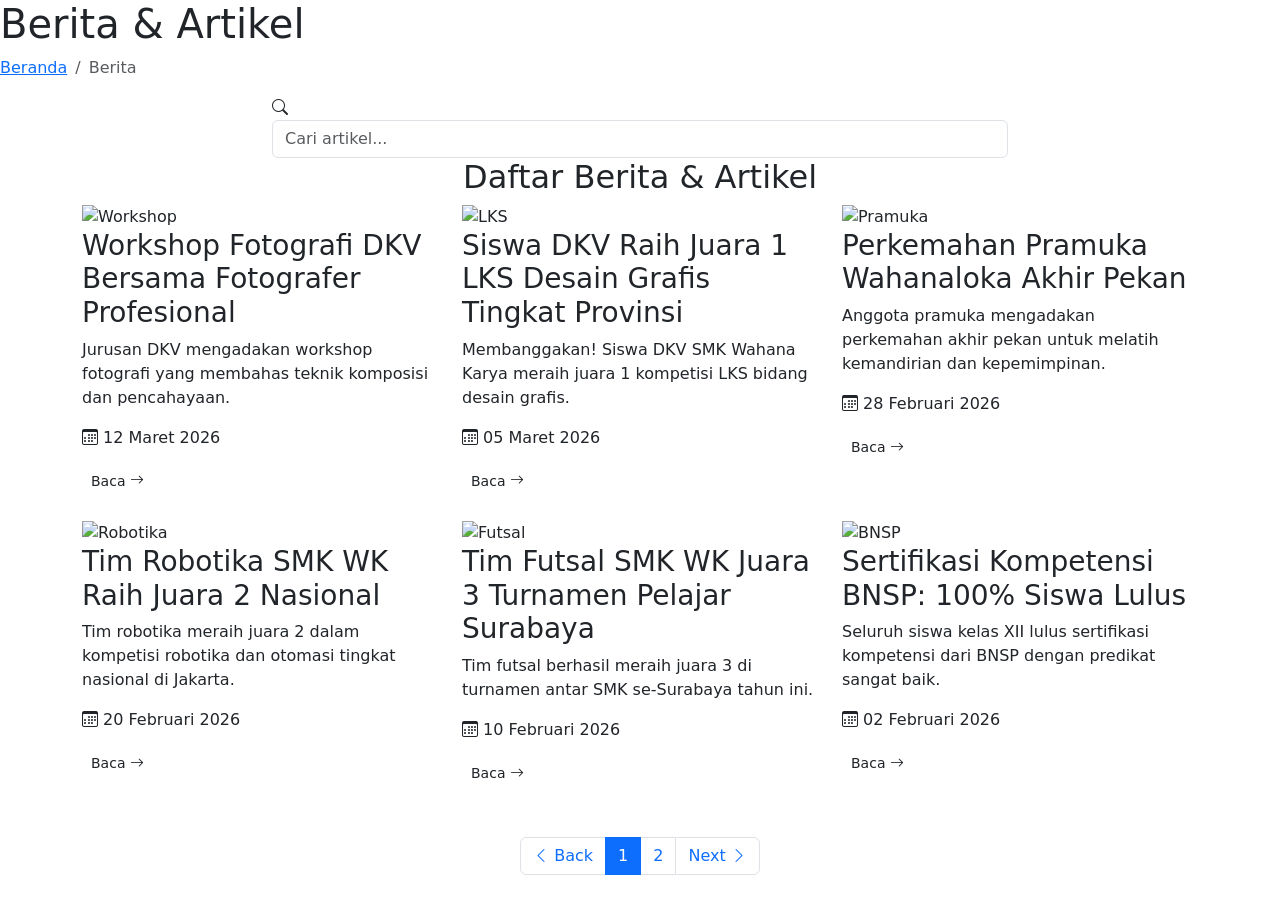
==== berita.html @ ee3bd686 "Add files via upload" ====
<!doctype html>
<html lang="id">
  <head>
    <meta charset="UTF-8" />
    <meta name="viewport" content="width=device-width, initial-scale=1.0" />
    <title>Berita & Artikel — SMK Wahana Karya Surabaya</title>
    <meta
      name="description"
      content="Berita & artikel SMK Wahana Karya Surabaya."
    />
    <link
      href="https://cdn.jsdelivr.net/npm/bootstrap@5.3.3/dist/css/bootstrap.min.css"
      rel="stylesheet"
    />
    <link
      href="https://cdn.jsdelivr.net/npm/bootstrap-icons@1.11.3/font/bootstrap-icons.css"
      rel="stylesheet"
    />
    <link
      href="https://fonts.googleapis.com/css2?family=Poppins:wght@400;500;600;700&family=Inter:wght@400;500;600&display=swap"
      rel="stylesheet"
    />
    <link href="/assets/css/style.css" rel="stylesheet" />
  </head>
  <body>
    <header id="site-header"></header>

    <main>
      <section class="page-hero">
        <div
          class="page-hero-bg"
          style="background-image: url(&quot;img/bgcustom.png&quot;)"
        ></div>
        <div class="page-hero-overlay"></div>
        <div class="page-hero-content">
          <h1>Berita &amp; Artikel</h1>
          <nav aria-label="breadcrumb">
            <ol class="breadcrumb">
              <li class="breadcrumb-item"><a href="/">Beranda</a></li>
              <li class="breadcrumb-item active" aria-current="page">Berita</li>
            </ol>
          </nav>
        </div>
      </section>
      <div class="container">
        <div class="row justify-content-center">
          <div class="col-lg-8">
            <div class="search-box-wrap">
              <i class="bi bi-search"></i>
              <input
                type="text"
                id="beritaSearchInput"
                class="form-control"
                placeholder="Cari artikel..."
              />
            </div>
          </div>
        </div>
      </div>

      <section class="section- section-py">
        <div class="container">
          <div class="text-center fade-in-up">
            <h2 class="section-title">Daftar Berita & Artikel</h2>
            <div class="section-divider"></div>
          </div>
          <!-- Grid -->
          <div class="row g-4" id="beritaListRow">
            <div class="col-md-6 col-xl-4 fade-in-up delay-1" data-page="1">
              <article class="news-card">
                <div class="news-img-wrap">
                  <img src="img/fotoekstrabanjari.jpeg" alt="Workshop" />
                </div>
                <div class="news-card-body">
                  <h3 class="news-title">
                    Workshop Fotografi DKV Bersama Fotografer Profesional
                  </h3>
                  <p class="news-excerpt">
                    Jurusan DKV mengadakan workshop fotografi yang membahas
                    teknik komposisi dan pencahayaan.
                  </p>
                  <div class="news-meta">
                    <span><i class="bi bi-calendar3"></i> 12 Maret 2026</span>
                  </div>
                  <a
                    href="/detail-berita.html?page=1"
                    class="btn btn-green btn-sm mt-3 align-self-start"
                    >Baca <i class="bi bi-arrow-right"></i
                  ></a>
                </div>
              </article>
            </div>
            <div class="col-md-6 col-xl-4 fade-in-up delay-2" data-page="1">
              <article class="news-card">
                <div class="news-img-wrap">
                  <img src="img/fotoekstrabanjari.jpeg" alt="LKS" />
                </div>
                <div class="news-card-body">
                  <h3 class="news-title">
                    Siswa DKV Raih Juara 1 LKS Desain Grafis Tingkat Provinsi
                  </h3>
                  <p class="news-excerpt">
                    Membanggakan! Siswa DKV SMK Wahana Karya meraih juara 1
                    kompetisi LKS bidang desain grafis.
                  </p>
                  <div class="news-meta">
                    <span><i class="bi bi-calendar3"></i> 05 Maret 2026</span>
                  </div>
                  <a
                    href="/detail-berita.html?page=2"
                    class="btn btn-green btn-sm mt-3 align-self-start"
                    >Baca <i class="bi bi-arrow-right"></i
                  ></a>
                </div>
              </article>
            </div>
            <div class="col-md-6 col-xl-4 fade-in-up delay-3" data-page="1">
              <article class="news-card">
                <div class="news-img-wrap">
                  <img src="img/fotoekstrabanjari.jpeg" alt="Pramuka" />
                </div>
                <div class="news-card-body">
                  <h3 class="news-title">
                    Perkemahan Pramuka Wahanaloka Akhir Pekan
                  </h3>
                  <p class="news-excerpt">
                    Anggota pramuka mengadakan perkemahan akhir pekan untuk
                    melatih kemandirian dan kepemimpinan.
                  </p>
                  <div class="news-meta">
                    <span
                      ><i class="bi bi-calendar3"></i> 28 Februari 2026</span
                    >
                  </div>
                  <a
                    href="/detail-berita.html?page=3"
                    class="btn btn-green btn-sm mt-3 align-self-start"
                    >Baca <i class="bi bi-arrow-right"></i
                  ></a>
                </div>
              </article>
            </div>
            <div class="col-md-6 col-xl-4 fade-in-up delay-1" data-page="2">
              <article class="news-card">
                <div class="news-img-wrap">
                  <img src="img/fotoekstrabanjari.jpeg" alt="Robotika" />
                </div>
                <div class="news-card-body">
                  <h3 class="news-title">
                    Tim Robotika SMK WK Raih Juara 2 Nasional
                  </h3>
                  <p class="news-excerpt">
                    Tim robotika meraih juara 2 dalam kompetisi robotika dan
                    otomasi tingkat nasional di Jakarta.
                  </p>
                  <div class="news-meta">
                    <span
                      ><i class="bi bi-calendar3"></i> 20 Februari 2026</span
                    >
                  </div>
                  <a
                    href="/detail-berita.html?page=4"
                    class="btn btn-green btn-sm mt-3 align-self-start"
                    >Baca <i class="bi bi-arrow-right"></i
                  ></a>
                </div>
              </article>
            </div>
            <div class="col-md-6 col-xl-4 fade-in-up delay-2" data-page="2">
              <article class="news-card">
                <div class="news-img-wrap">
                  <img src="img/fotoekstrabanjari.jpeg" alt="Futsal" />
                </div>
                <div class="news-card-body">
                  <h3 class="news-title">
                    Tim Futsal SMK WK Juara 3 Turnamen Pelajar Surabaya
                  </h3>
                  <p class="news-excerpt">
                    Tim futsal berhasil meraih juara 3 di turnamen antar SMK
                    se-Surabaya tahun ini.
                  </p>
                  <div class="news-meta">
                    <span
                      ><i class="bi bi-calendar3"></i> 10 Februari 2026</span
                    >
                  </div>
                  <a
                    href="/detail-berita.html?page=5"
                    class="btn btn-green btn-sm mt-3 align-self-start"
                    >Baca <i class="bi bi-arrow-right"></i
                  ></a>
                </div>
              </article>
            </div>
            <div class="col-md-6 col-xl-4 fade-in-up delay-3" data-page="2">
              <article class="news-card">
                <div class="news-img-wrap">
                  <img src="img/fotoekstrabanjari.jpeg" alt="BNSP" />
                </div>
                <div class="news-card-body">
                  <h3 class="news-title">
                    Sertifikasi Kompetensi BNSP: 100% Siswa Lulus
                  </h3>
                  <p class="news-excerpt">
                    Seluruh siswa kelas XII lulus sertifikasi kompetensi dari
                    BNSP dengan predikat sangat baik.
                  </p>
                  <div class="news-meta">
                    <span
                      ><i class="bi bi-calendar3"></i> 02 Februari 2026</span
                    >
                  </div>
                  <a
                    href="/detail-berita.html?page=6"
                    class="btn btn-green btn-sm mt-3 align-self-start"
                    >Baca <i class="bi bi-arrow-right"></i
                  ></a>
                </div>
              </article>
            </div>
          </div>
          <!-- Pagination -->
          <div class="row justify-content-center mt-5 fade-in-up">
            <div class="col-auto">
              <nav aria-label="Navigasi halaman berita">
                <ul
                  class="pagination prestasi-pagination"
                  id="beritaPaginationList"
                >
                  <li class="page-item">
                    <a class="page-link" href="#" data-action="prev"
                      ><i class="bi bi-chevron-left"></i> Back</a
                    >
                  </li>
                  <li class="page-item active">
                    <a class="page-link" href="#" data-page="1">1</a>
                  </li>
                  <li class="page-item">
                    <a class="page-link" href="#" data-page="2">2</a>
                  </li>
                  <li class="page-item">
                    <a class="page-link" href="#" data-action="next"
                      >Next <i class="bi bi-chevron-right"></i
                    ></a>
                  </li>
                </ul>
              </nav>
            </div>
          </div>
        </div>
      </section>
    </main>

    <footer id="site-footer"></footer>
    <script src="https://cdn.jsdelivr.net/npm/bootstrap@5.3.3/dist/js/bootstrap.bundle.min.js"></script>
    <script src="/assets/js/components.js"></script>
    <script src="/assets/js/main.js"></script>
  </body>
</html>
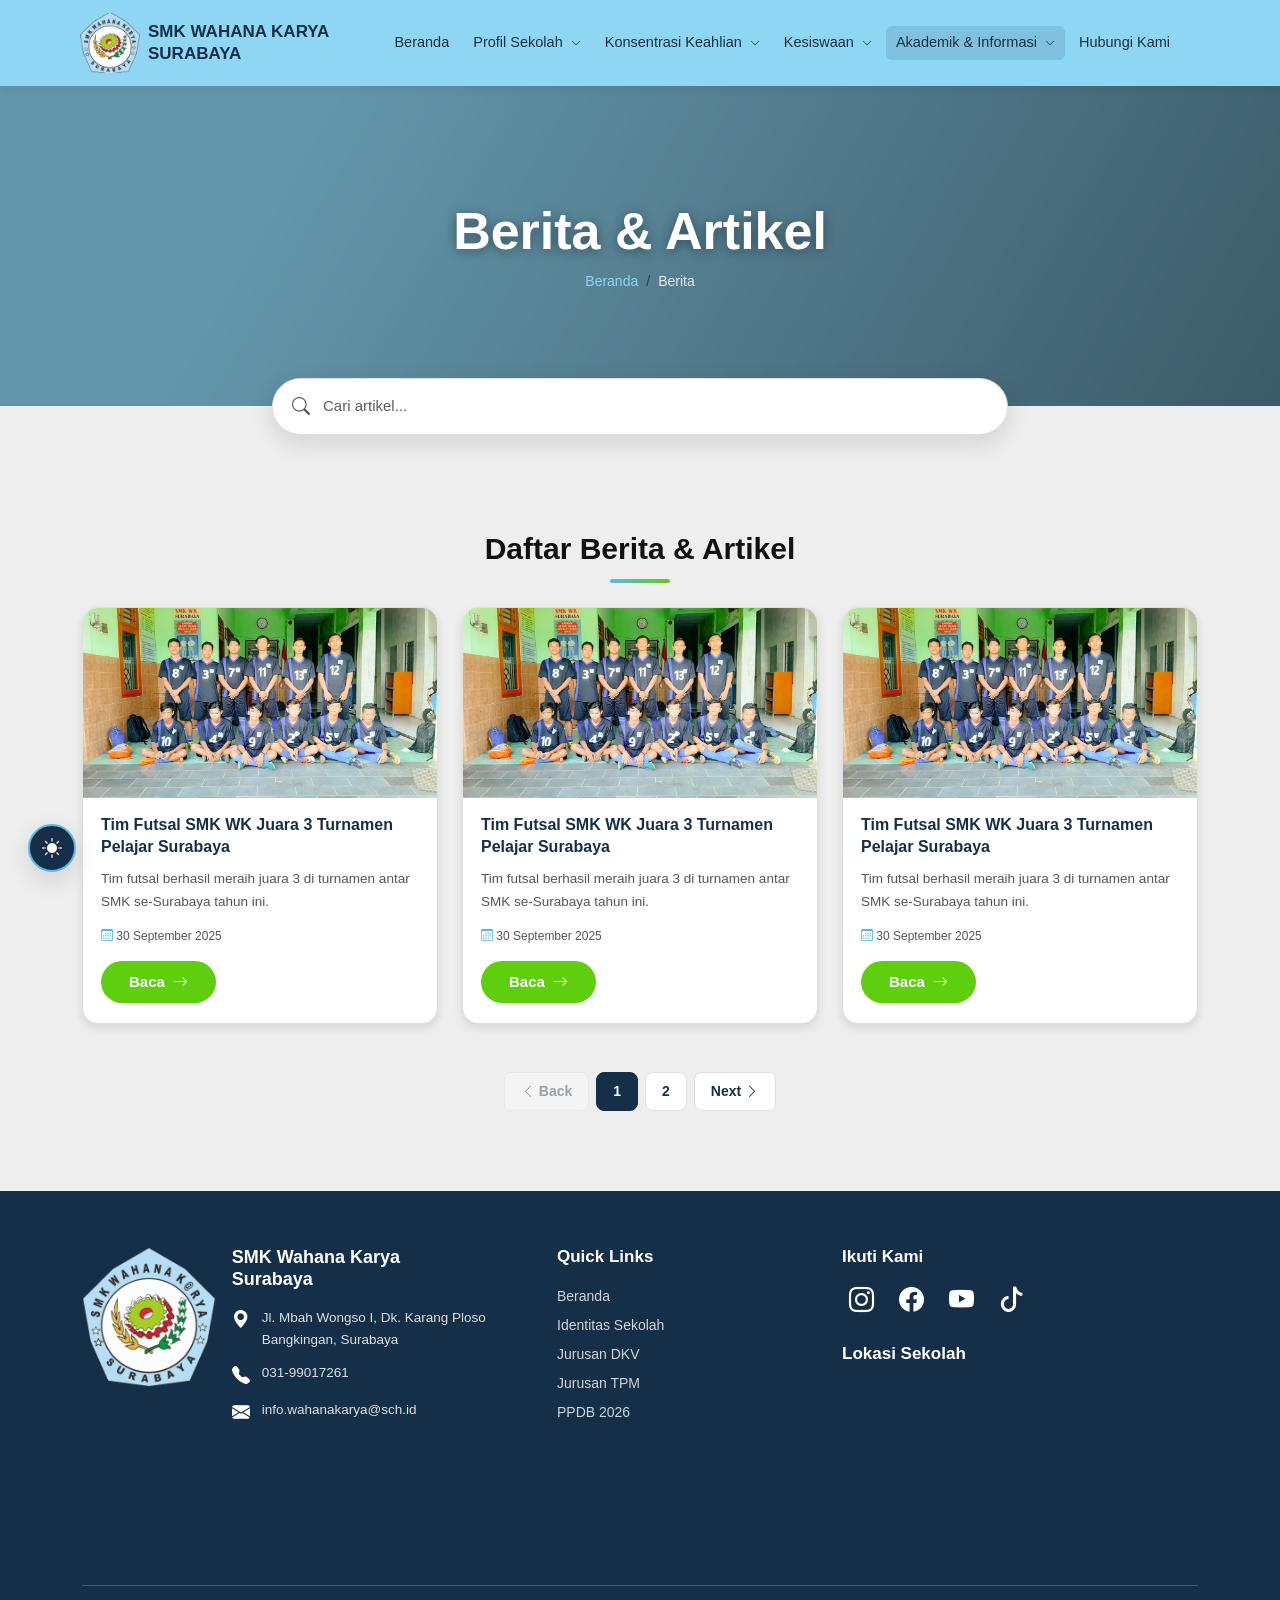
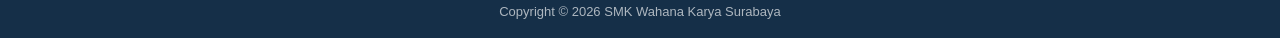
==== commit d3e28d56: "Add files via upload" ====
--- a/berita.html
+++ b/berita.html
@@ -69,18 +69,20 @@
             <div class="col-md-6 col-xl-4 fade-in-up delay-1" data-page="1">
               <article class="news-card">
                 <div class="news-img-wrap">
-                  <img src="img/fotoekstrabanjari.jpeg" alt="Workshop" />
-                </div>
-                <div class="news-card-body">
-                  <h3 class="news-title">
-                    Workshop Fotografi DKV Bersama Fotografer Profesional
-                  </h3>
-                  <p class="news-excerpt">
-                    Jurusan DKV mengadakan workshop fotografi yang membahas
-                    teknik komposisi dan pencahayaan.
-                  </p>
-                  <div class="news-meta">
-                    <span><i class="bi bi-calendar3"></i> 12 Maret 2026</span>
+                  <img src="img/fotoekstrafutsal.jpg" alt="Futsal" />
+                </div>
+                <div class="news-card-body">
+                  <h3 class="news-title">
+                    Tim Futsal SMK WK Juara 3 Turnamen Pelajar Surabaya
+                  </h3>
+                  <p class="news-excerpt">
+                    Tim futsal berhasil meraih juara 3 di turnamen antar SMK
+                    se-Surabaya tahun ini.
+                  </p>
+                  <div class="news-meta">
+                    <span
+                      ><i class="bi bi-calendar3"></i> 30 September 2025</span
+                    >
                   </div>
                   <a
                     href="/detail-berita.html?page=1"
@@ -93,18 +95,20 @@
             <div class="col-md-6 col-xl-4 fade-in-up delay-2" data-page="1">
               <article class="news-card">
                 <div class="news-img-wrap">
-                  <img src="img/fotoekstrabanjari.jpeg" alt="LKS" />
-                </div>
-                <div class="news-card-body">
-                  <h3 class="news-title">
-                    Siswa DKV Raih Juara 1 LKS Desain Grafis Tingkat Provinsi
-                  </h3>
-                  <p class="news-excerpt">
-                    Membanggakan! Siswa DKV SMK Wahana Karya meraih juara 1
-                    kompetisi LKS bidang desain grafis.
-                  </p>
-                  <div class="news-meta">
-                    <span><i class="bi bi-calendar3"></i> 05 Maret 2026</span>
+                  <img src="img/fotoekstrafutsal.jpg" alt="Futsal" />
+                </div>
+                <div class="news-card-body">
+                  <h3 class="news-title">
+                    Tim Futsal SMK WK Juara 3 Turnamen Pelajar Surabaya
+                  </h3>
+                  <p class="news-excerpt">
+                    Tim futsal berhasil meraih juara 3 di turnamen antar SMK
+                    se-Surabaya tahun ini.
+                  </p>
+                  <div class="news-meta">
+                    <span
+                      ><i class="bi bi-calendar3"></i> 30 September 2025</span
+                    >
                   </div>
                   <a
                     href="/detail-berita.html?page=2"
@@ -117,19 +121,19 @@
             <div class="col-md-6 col-xl-4 fade-in-up delay-3" data-page="1">
               <article class="news-card">
                 <div class="news-img-wrap">
-                  <img src="img/fotoekstrabanjari.jpeg" alt="Pramuka" />
-                </div>
-                <div class="news-card-body">
-                  <h3 class="news-title">
-                    Perkemahan Pramuka Wahanaloka Akhir Pekan
-                  </h3>
-                  <p class="news-excerpt">
-                    Anggota pramuka mengadakan perkemahan akhir pekan untuk
-                    melatih kemandirian dan kepemimpinan.
-                  </p>
-                  <div class="news-meta">
-                    <span
-                      ><i class="bi bi-calendar3"></i> 28 Februari 2026</span
+                  <img src="img/fotoekstrafutsal.jpg" alt="Futsal" />
+                </div>
+                <div class="news-card-body">
+                  <h3 class="news-title">
+                    Tim Futsal SMK WK Juara 3 Turnamen Pelajar Surabaya
+                  </h3>
+                  <p class="news-excerpt">
+                    Tim futsal berhasil meraih juara 3 di turnamen antar SMK
+                    se-Surabaya tahun ini.
+                  </p>
+                  <div class="news-meta">
+                    <span
+                      ><i class="bi bi-calendar3"></i> 30 September 2025</span
                     >
                   </div>
                   <a
@@ -143,19 +147,19 @@
             <div class="col-md-6 col-xl-4 fade-in-up delay-1" data-page="2">
               <article class="news-card">
                 <div class="news-img-wrap">
-                  <img src="img/fotoekstrabanjari.jpeg" alt="Robotika" />
-                </div>
-                <div class="news-card-body">
-                  <h3 class="news-title">
-                    Tim Robotika SMK WK Raih Juara 2 Nasional
-                  </h3>
-                  <p class="news-excerpt">
-                    Tim robotika meraih juara 2 dalam kompetisi robotika dan
-                    otomasi tingkat nasional di Jakarta.
-                  </p>
-                  <div class="news-meta">
-                    <span
-                      ><i class="bi bi-calendar3"></i> 20 Februari 2026</span
+                  <img src="img/fotoekstrafutsal.jpg" alt="Futsal" />
+                </div>
+                <div class="news-card-body">
+                  <h3 class="news-title">
+                    Tim Futsal SMK WK Juara 3 Turnamen Pelajar Surabaya
+                  </h3>
+                  <p class="news-excerpt">
+                    Tim futsal berhasil meraih juara 3 di turnamen antar SMK
+                    se-Surabaya tahun ini.
+                  </p>
+                  <div class="news-meta">
+                    <span
+                      ><i class="bi bi-calendar3"></i> 30 September 2025</span
                     >
                   </div>
                   <a
@@ -169,19 +173,19 @@
             <div class="col-md-6 col-xl-4 fade-in-up delay-2" data-page="2">
               <article class="news-card">
                 <div class="news-img-wrap">
-                  <img src="img/fotoekstrabanjari.jpeg" alt="Futsal" />
-                </div>
-                <div class="news-card-body">
-                  <h3 class="news-title">
-                    Tim Futsal SMK WK Juara 3 Turnamen Pelajar Surabaya
-                  </h3>
-                  <p class="news-excerpt">
-                    Tim futsal berhasil meraih juara 3 di turnamen antar SMK
-                    se-Surabaya tahun ini.
-                  </p>
-                  <div class="news-meta">
-                    <span
-                      ><i class="bi bi-calendar3"></i> 10 Februari 2026</span
+                  <img src="img/fotoekstrafutsal.jpg" alt="Futsal" />
+                </div>
+                <div class="news-card-body">
+                  <h3 class="news-title">
+                    Tim Futsal SMK WK Juara 3 Turnamen Pelajar Surabaya
+                  </h3>
+                  <p class="news-excerpt">
+                    Tim futsal berhasil meraih juara 3 di turnamen antar SMK
+                    se-Surabaya tahun ini.
+                  </p>
+                  <div class="news-meta">
+                    <span
+                      ><i class="bi bi-calendar3"></i> 30 September 2025</span
                     >
                   </div>
                   <a
@@ -195,19 +199,19 @@
             <div class="col-md-6 col-xl-4 fade-in-up delay-3" data-page="2">
               <article class="news-card">
                 <div class="news-img-wrap">
-                  <img src="img/fotoekstrabanjari.jpeg" alt="BNSP" />
-                </div>
-                <div class="news-card-body">
-                  <h3 class="news-title">
-                    Sertifikasi Kompetensi BNSP: 100% Siswa Lulus
-                  </h3>
-                  <p class="news-excerpt">
-                    Seluruh siswa kelas XII lulus sertifikasi kompetensi dari
-                    BNSP dengan predikat sangat baik.
-                  </p>
-                  <div class="news-meta">
-                    <span
-                      ><i class="bi bi-calendar3"></i> 02 Februari 2026</span
+                  <img src="img/fotoekstrafutsal.jpg" alt="Futsal" />
+                </div>
+                <div class="news-card-body">
+                  <h3 class="news-title">
+                    Tim Futsal SMK WK Juara 3 Turnamen Pelajar Surabaya
+                  </h3>
+                  <p class="news-excerpt">
+                    Tim futsal berhasil meraih juara 3 di turnamen antar SMK
+                    se-Surabaya tahun ini.
+                  </p>
+                  <div class="news-meta">
+                    <span
+                      ><i class="bi bi-calendar3"></i> 30 September 2025</span
                     >
                   </div>
                   <a
--- a/assets/css/style.css
+++ b/assets/css/style.css
@@ -0,0 +1,1775 @@
+/* =============================================
+   SMK WAHANA KARYA - Custom Stylesheet
+   ============================================= */
+
+/* CSS Variables */
+:root {
+  --navy: #152f48;
+  --navy-light: #1e3f60;
+  --sky: #8ed6f4;
+  --sky-light: #c8eaf9;
+  --sky-dark: #5bb8e4;
+  --green-cta: #5fce0f;
+  --green-dark: #4ab00c;
+  --white: #ffffff;
+  --gray-bg: #eeeeee;
+  --gray-border: #e0e0e0;
+  --gray-text: #555555;
+  --black: #111111;
+  --yellow-accent: #f5c518;
+  --orange-accent: #f47c20;
+
+  --font-heading: "Poppins", sans-serif;
+  --font-body: "Inter", sans-serif;
+
+  --shadow-sm: 0 4px 10px rgba(0, 0, 0, 0.1);
+  --shadow-md: 0 8px 24px rgba(0, 0, 0, 0.12);
+  --shadow-lg: 0 12px 40px rgba(0, 0, 0, 0.15);
+  --radius-card: 16px;
+  --radius-btn: 100px;
+  --transition: all 0.3s ease;
+
+  /* Dark mode tokens (overridden when [data-theme="dark"]) */
+  --bg-page: #eeeeee;
+  --bg-section-white: #ffffff;
+  --bg-section-gray: #f4f4f4;
+  --bg-card: #ffffff;
+  --bg-card-sky: #8ed6f4;
+  --text-primary: #111111;
+  --text-secondary: #555555;
+  --text-on-sky: #152f48;
+  --border-color: #e0e0e0;
+  --header-bg: #8ed6f4;
+  --header-text: #152f48;
+  --shadow-color: rgba(0, 0, 0, 0.1);
+}
+
+[data-theme="dark"] {
+  --navy: #0d1f33;
+  --navy-light: #15294a;
+  --sky: #5bb8e4;
+  --sky-light: #1a3a5c;
+  --sky-dark: #4a9fce;
+  --green-cta: #6dd620;
+  --green-dark: #5cc01a;
+  --white: #1a2333;
+  --gray-bg: #0a1520;
+  --gray-border: #2a3a50;
+  --gray-text: #b0c0d0;
+  --black: #e0e8f0;
+  --yellow-accent: #f5c518;
+  --orange-accent: #f47c20;
+
+  --bg-page: #0a1520;
+  --bg-section-white: #131f30;
+  --bg-section-gray: #0d1828;
+  --bg-card: #1a2840;
+  --bg-card-sky: #1e3a5c;
+  --text-primary: #e0e8f0;
+  --text-secondary: #a0b0c0;
+  --text-on-sky: #e0e8f0;
+  --border-color: #2a3a50;
+  --header-bg: #0d1f33;
+  --header-text: #e0e8f0;
+  --shadow-color: rgba(0, 0, 0, 0.4);
+
+  --shadow-sm: 0 4px 10px rgba(0, 0, 0, 0.3);
+  --shadow-md: 0 8px 24px rgba(0, 0, 0, 0.4);
+  --shadow-lg: 0 12px 40px rgba(0, 0, 0, 0.5);
+}
+
+/* Reset & Base */
+*,
+*::before,
+*::after {
+  box-sizing: border-box;
+}
+html {
+  scrollbar-width: none;
+  -ms-overflow-style: none;
+}
+html::-webkit-scrollbar {
+  display: none;
+  width: 0;
+  height: 0;
+}
+body {
+  font-family: var(--font-body);
+  background: var(--bg-page);
+  color: var(--text-primary);
+  margin: 0;
+  padding: 0;
+  scroll-behavior: smooth;
+  transition:
+    background 0.3s ease,
+    color 0.3s ease;
+}
+body::-webkit-scrollbar {
+  display: none;
+}
+img {
+  max-width: 100%;
+  height: auto;
+}
+a {
+  text-decoration: none;
+}
+/* =============================================
+   HEADER / NAVBAR
+   ============================================= */
+#site-header {
+  background: var(--header-bg);
+  position: sticky;
+  top: 0;
+  z-index: 1000;
+  transition:
+    background 0.3s ease,
+    box-shadow 0.3s ease;
+  box-shadow: 0 2px 12px rgba(0, 0, 0, 0.08);
+}
+#site-header.scrolled {
+  background: var(--navy);
+  box-shadow: 0 4px 20px rgba(0, 0, 0, 0.25);
+}
+#site-header.scrolled .navbar-brand-text,
+#site-header.scrolled .nav-link {
+  color: var(--white) !important;
+}
+#site-header.scrolled .nav-link:hover {
+  color: var(--sky) !important;
+}
+#site-header.scrollescrod .nav-link:hover {
+  background: rgba(255, 255, 255, 0.12);
+}
+[data-theme="dark"] #site-header.scrolled .navbar-brand-text,
+[data-theme="dark"] #site-header.scrolled .nav-link {
+  color: var(--text-primary) !important;
+}
+
+.navbar-brand-text {
+  font-family: var(--font-heading);
+  font-weight: 700;
+  font-size: 17px;
+  color: var(--header-text);
+  line-height: 1.3;
+  transition: color 0.3s ease;
+}
+.nav-link {
+  font-family: var(--font-heading);
+  font-size: 14.5px;
+  color: var(--header-text) !important;
+  padding: 6px 10px !important;
+  border-radius: 6px;
+  transition: var(--transition);
+  display: flex;
+  align-items: center;
+  gap: 4px;
+}
+.nav-link:hover,
+.nav-link.active {
+  color: var(--header-text) !important;
+  background: rgba(21, 47, 72, 0.12);
+}
+[data-theme="dark"] .nav-link:hover,
+[data-theme="dark"] .nav-link.active {
+  background: rgba(255, 255, 255, 0.1);
+}
+#site-header.scrolled .nav-link:hover {
+  background: rgba(255, 255, 255, 0.12);
+}
+.navbar-toggler {
+  border: 2px solid var(--header-text);
+  border-radius: 8px;
+}
+#site-header.scrolled .navbar-toggler {
+  border-color: var(--white);
+}
+.navbar-toggler-icon {
+  background-image: url("data:image/svg+xml,%3csvg xmlns='http://www.w3.org/2000/svg' viewBox='0 0 30 30'%3e%3cpath stroke='rgba(21,47,72,0.8)' stroke-linecap='round' stroke-miterlimit='10' stroke-width='2' d='M4 7h22M4 15h22M4 23h22'/%3e%3c/svg%3e");
+}
+[data-theme="dark"] .navbar-toggler-icon,
+#site-header.scrolled .navbar-toggler-icon {
+  background-image: url("data:image/svg+xml,%3csvg xmlns='http://www.w3.org/2000/svg' viewBox='0 0 30 30'%3e%3cpath stroke='rgba(255,255,255,0.9)' stroke-linecap='round' stroke-miterlimit='10' stroke-width='2' d='M4 7h22M4 15h22M4 23h22'/%3e%3c/svg%3e");
+}
+.dropdown-menu {
+  border: none;
+  border-radius: 12px;
+  box-shadow: var(--shadow-md);
+  padding: 8px 0;
+  background: #6ad3ff;
+}
+.dropdown-item {
+  font-family: var(--font-body);
+  font-size: 14px;
+  padding: 8px 18px;
+  transition: var(--transition);
+  color: var(--text-primary);
+}
+.dropdown-item:hover {
+  background: var(--sky-light);
+  color: var(--navy);
+}
+[data-theme="dark"] .dropdown-item:hover {
+  background: rgba(91, 184, 228, 0.15);
+  color: var(--sky);
+}
+.logo-img {
+  height: 60px;
+  width: 60px;
+  object-fit: cover;
+  border-radius: 0%;
+}
+
+/* Dropdown chevron rotate animation */
+.dropdown-toggle .dd-chevron {
+  transition: transform 0.3s ease;
+  display: inline-block;
+}
+.dropdown-toggle.show .dd-chevron {
+  transform: rotate(180deg);
+}
+/* Hilangkan caret bawaan Bootstrap agar tidak dobel dengan .dd-chevron */
+.dropdown-toggle::after {
+  display: none !important;
+}
+/* Geser menu "Hubungi Kami" ke kiri */
+.nav-item-contact {
+  margin-right: 100px;
+}
+@media (max-width: 991px) {
+  .nav-item-contact {
+    margin-left: 0;
+  }
+}
+/* Floating dark mode toggle (bottom-left) */
+#theme-toggle-fab {
+  position: fixed;
+  bottom: 28px;
+  left: 28px;
+  width: 48px;
+  height: 48px;
+  border-radius: 50%;
+  background: var(--navy);
+  color: #fff;
+  border: 2px solid var(--sky-dark);
+  display: flex;
+  align-items: center;
+  justify-content: center;
+  cursor: pointer;
+  font-size: 20px;
+  z-index: 999;
+  box-shadow: var(--shadow-md);
+  transition: var(--transition);
+}
+#theme-toggle-fab:hover {
+  transform: scale(1.1);
+  box-shadow: var(--shadow-lg);
+}
+#theme-toggle-fab .theme-icon-dark {
+  display: none;
+}
+[data-theme="dark"] #theme-toggle-fab {
+  background: var(--sky-dark);
+  color: var(--navy);
+  border-color: var(--green-cta);
+}
+[data-theme="dark"] #theme-toggle-fab .theme-icon-light {
+  display: none;
+}
+[data-theme="dark"] #theme-toggle-fab .theme-icon-dark {
+  display: block;
+}
+@media (max-width: 575px) {
+  #theme-toggle-fab {
+    width: 42px;
+    height: 42px;
+    bottom: 20px;
+    left: 20px;
+    font-size: 18px;
+  }
+}
+
+/* =============================================
+   PAGE HERO BANNER
+   ============================================= */
+.page-hero {
+  position: relative;
+  height: 320px;
+  overflow: hidden;
+  display: flex;
+  align-items: center;
+  justify-content: center;
+  text-align: center;
+}
+.page-hero-bg {
+  position: absolute;
+  inset: 0;
+  background-size: cover;
+  background-position: center;
+  background-repeat: no-repeat;
+  filter: brightness(0.7) blur(3px);
+  transform: scale(1.05);
+  transition: transform 6s ease;
+}
+.page-hero:hover .page-hero-bg {
+  transform: scale(1);
+}
+.page-hero-overlay {
+  position: absolute;
+  inset: 0;
+  background: linear-gradient(180deg, rgba(21, 47, 72, 0.3) 0%);
+}
+.page-hero-content {
+  position: relative;
+  z-index: 2;
+  color: var(--white);
+}
+.page-hero-content h1 {
+  font-family: var(--font-heading);
+  font-size: clamp(28px, 5vw, 52px);
+  font-weight: 700;
+  margin-bottom: 8px;
+  text-shadow: 0 2px 12px rgba(0, 0, 0, 0.4);
+}
+.page-hero-content .breadcrumb {
+  justify-content: center;
+  background: none;
+  margin: 0;
+}
+.page-hero-content .breadcrumb-item,
+.page-hero-content .breadcrumb-item.active {
+  color: rgba(255, 255, 255, 0.85);
+  font-size: 14px;
+}
+.page-hero-content .breadcrumb-item a {
+  color: var(--sky);
+}
+/* Search box (overlap hero bottom edge) */
+.search-box-wrap {
+  position: relative;
+  margin-top: -28px;
+  margin-bottom: 32px;
+  z-index: 5;
+}
+.search-box-wrap i {
+  position: absolute;
+  left: 20px;
+  top: 50%;
+  transform: translateY(-50%);
+  color: var(--text-secondary);
+  font-size: 18px;
+}
+.search-box-wrap input {
+  width: 100%;
+  padding: 16px 20px 16px 50px;
+  border-radius: 100px;
+  border: 1px solid var(--border-color);
+  background: var(--bg-card);
+  color: var(--text-primary);
+  font-size: 15px;
+  box-shadow: var(--shadow-md);
+  transition: var(--transition);
+}
+.search-box-wrap input:focus {
+  outline: none;
+  border-color: var(--sky-dark);
+  box-shadow: 0 0 0 3px rgba(142, 214, 244, 0.3);
+}
+
+/* =============================================
+   TYPOGRAPHY
+   ============================================= */
+.section-title {
+  font-family: var(--font-heading);
+  font-size: clamp(22px, 3vw, 30px);
+  font-weight: 700;
+  color: var(--text-primary);
+  margin-bottom: 8px;
+}
+.section-subtitle {
+  font-family: var(--font-body);
+  font-size: 15px;
+  color: var(--text-secondary);
+  margin-bottom: 32px;
+}
+.section-divider {
+  width: 60px;
+  height: 4px;
+  background: linear-gradient(90deg, var(--sky-dark), var(--green-cta));
+  border-radius: 2px;
+  margin: 12px auto 24px;
+}
+
+/* =============================================
+   BUTTONS
+   ============================================= */
+.btn-green {
+  background: var(--green-cta);
+  color: var(--white);
+  border: none;
+  border-radius: var(--radius-btn);
+  font-family: var(--font-heading);
+  font-weight: 600;
+  font-size: 15px;
+  padding: 10px 28px;
+  transition: var(--transition);
+  display: inline-flex;
+  align-items: center;
+  gap: 8px;
+}
+.btn-green:hover {
+  background: var(--green-dark);
+  color: var(--white);
+  transform: translateY(-2px);
+  box-shadow: 0 6px 20px rgba(95, 206, 15, 0.35);
+}
+.btn-navy {
+  background: var(--navy);
+  color: var(--white);
+  border: none;
+  border-radius: var(--radius-btn);
+  font-family: var(--font-heading);
+  font-weight: 600;
+  font-size: 15px;
+  padding: 10px 28px;
+  transition: var(--transition);
+}
+.btn-navy:hover {
+  background: var(--navy-light);
+  color: var(--white);
+  transform: translateY(-2px);
+}
+.btn-outline-sky {
+  background: transparent;
+  color: var(--white);
+  border: 2.5px solid rgba(142, 214, 244, 0.7);
+  border-radius: var(--radius-btn);
+  font-family: var(--font-heading);
+  font-weight: 600;
+  font-size: 15px;
+  padding: 10px 28px;
+  transition: var(--transition);
+}
+.btn-outline-sky:hover {
+  background: rgba(255, 255, 255, 0.15);
+  color: var(--white);
+}
+.btn-outline-green {
+  background: transparent;
+  color: var(--white);
+  border: 2.5px solid rgba(95, 206, 15, 0.7);
+  border-radius: var(--radius-btn);
+  font-family: var(--font-heading);
+  font-weight: 600;
+  font-size: 15px;
+  padding: 10px 28px;
+  transition: var(--transition);
+}
+.btn-outline-green:hover {
+  background: rgba(95, 206, 15, 0.2);
+  color: var(--white);
+}
+
+/* =============================================
+   CARDS
+   ============================================= */
+.card-custom {
+  background: var(--bg-card);
+  border-radius: var(--radius-card);
+  border: 1px solid var(--border-color);
+  box-shadow: var(--shadow-sm);
+  overflow: hidden;
+  transition: var(--transition);
+}
+.card-custom:hover {
+  transform: translateY(-6px);
+  box-shadow: var(--shadow-lg);
+}
+.card-sky {
+  background: var(--bg-card-sky);
+  border-radius: var(--radius-card);
+  border: 1px solid var(--border-color);
+  box-shadow: var(--shadow-sm);
+  overflow: hidden;
+  transition: var(--transition);
+}
+[data-theme="dark"] .card-sky {
+  border-color: var(--sky-dark);
+}
+.card-sky:hover {
+  transform: translateY(-4px);
+  box-shadow: var(--shadow-md);
+}
+.konsentrasi-icon-wrap {
+  width: 200px;
+  height: 200px;
+  margin: 0 auto;
+  display: flex;
+  align-items: center;
+  justify-content: center;
+  overflow: hidden;
+  border-radius: 12px;
+}
+.konsentrasi-icon-wrap img {
+  max-width: 100%;
+  max-height: 100%;
+  width: auto;
+  height: auto;
+  object-fit: contain;
+}
+.card-img-wrap {
+  overflow: hidden;
+}
+.card-img-wrap img {
+  transition: transform 0.5s ease;
+  width: 100%;
+}
+.card-custom:hover .card-img-wrap img {
+  transform: scale(1.05);
+}
+.card-body-custom {
+  padding: 18px 20px 22px;
+}
+.card-title-custom {
+  font-family: var(--font-heading);
+  font-size: 17px;
+  font-weight: 700;
+  color: var(--navy);
+  margin-bottom: 8px;
+}
+.card-text-custom {
+  font-size: 14px;
+  color: var(--text-secondary);
+  line-height: 1.65;
+}
+.card-date {
+  font-size: 12px;
+  color: var(--text-secondary);
+  margin-top: 8px;
+}
+
+/* Card CTA icon (small circle at bottom-right) */
+.card-cta-icon {
+  width: 34px;
+  height: 34px;
+  background: var(--green-cta);
+  border-radius: 50%;
+  display: flex;
+  align-items: center;
+  justify-content: center;
+  color: var(--white);
+  font-size: 14px;
+  transition: var(--transition);
+  cursor: pointer;
+  border: none;
+}
+.card-cta-icon:hover {
+  background: var(--green-dark);
+  transform: scale(1.15);
+}
+
+/* =============================================
+   SECTIONS
+   ============================================= */
+.section-white {
+  background: var(--bg-section-white);
+}
+.section-gray {
+  background: var(--bg-section-gray);
+}
+.section-navy {
+  background: var(--navy);
+}
+.section-sky {
+  background: var(--sky);
+}
+.section-py {
+  padding: 64px 0;
+}
+.section-py-sm {
+  padding: 40px 0;
+}
+
+/* Decorative blobs */
+.blob-decor {
+  position: absolute;
+  border-radius: 50%;
+  filter: blur(60px);
+  opacity: 0.12;
+  pointer-events: none;
+}
+
+/* =============================================
+   HERO SECTION (Home) — multi-slide carousel
+   ============================================= */
+.hero-section {
+  position: relative;
+  overflow: hidden;
+  background: #000;
+}
+.hero-carousel,
+.hero-carousel .carousel-inner,
+.hero-carousel .carousel-item {
+  min-height: 620px;
+}
+.hero-slide {
+  position: relative;
+  min-height: 620px;
+  background-size: cover;
+  background-position: center center;
+  background-repeat: no-repeat;
+}
+.hero-slide-overlay {
+  position: absolute;
+  inset: 0;
+  background: linear-gradient(
+    180deg,
+    rgba(0, 0, 0, 0) 35%,
+    rgba(0, 0, 0, 0.55) 60%,
+    rgba(0, 0, 0, 0.85) 100%
+  );
+}
+.hero-content {
+  position: absolute;
+  z-index: 5;
+  left: 50%;
+  transform: translateX(-50%);
+  bottom: 0;
+  width: 100%;
+  padding: 80px 20px 60px;
+  text-align: center;
+  color: #fff;
+  pointer-events: none;
+}
+.hero-content .btn {
+  pointer-events: auto;
+}
+.hero-title {
+  font-family: var(--font-heading);
+  font-size: 48px;
+  font-weight: 700;
+  line-height: 1.05;
+  margin-bottom: 5px;
+  text-shadow: 0 2px 20px rgba(0, 0, 0, 0.5);
+}
+.hero-subtitle {
+  font-family: var(--font-heading);
+  font-size: 22px;
+  font-weight: 700;
+  margin-bottom: 15px;
+  letter-spacing: 1px;
+  text-shadow: 0 2px 20px rgba(0, 0, 0, 0.5);
+}
+.hero-indicators {
+  display: flex;
+  gap: 8px;
+  justify-content: center;
+  margin-top: 0;
+  padding-bottom: 4px;
+  position: absolute;
+  bottom: 20px;
+  left: 50%;
+  transform: translateX(-50%);
+  z-index: 10;
+}
+.hero-dot {
+  height: 5px;
+  width: 30px;
+  border-radius: 100px;
+  background: rgba(255, 255, 255, 0.45);
+  transition: var(--transition);
+  cursor: pointer;
+  border: none;
+}
+.hero-dot.active {
+  background: #fff;
+}
+
+/* Hero nav arrows */
+.hero-arrow {
+  position: absolute;
+  top: 50%;
+  transform: translateY(-50%);
+  width: 70px;
+  height: 70px;
+  border-radius: 50%;
+  background: none;
+  border: none;
+  color: rgba(255, 255, 255, 0.5);
+  display: flex;
+  align-items: center;
+  justify-content: center;
+  font-size: 40px;
+  cursor: pointer;
+  z-index: 10;
+  transition: var(--transition);
+}
+.hero-arrow:hover {
+  background: none;
+  border-color: transparent;
+  transform: translateY(-50%) scale(1.08);
+}
+.hero-arrow.prev {
+  left: 1px;
+}
+.hero-arrow.next {
+  right: 1px;
+}
+.hero-arrow-svg {
+  width: 60px;
+  height: 60px;
+}
+@media (max-width: 575px) {
+  .hero-carousel,
+  .hero-carousel .carousel-inner,
+  .hero-carousel .carousel-item {
+    min-height: 460px;
+  }
+  .hero-slide {
+    min-height: 460px;
+  }
+  .hero-arrow {
+    width: 40px;
+    height: 40px;
+    font-size: 18px;
+  }
+  .hero-arrow.prev {
+    left: 10px;
+  }
+  .hero-arrow.next {
+    right: 10px;
+  }
+}
+
+/* YouTube embed (profile video) */
+.video-embed-wrap {
+  position: relative;
+  width: 100%;
+  aspect-ratio: 16 / 9;
+  border-radius: 12px;
+  overflow: hidden;
+  background: #000;
+}
+.video-embed-wrap iframe {
+  position: absolute;
+  inset: 0;
+  width: 100%;
+  height: 100%;
+  border: none;
+}
+
+/* =============================================
+   CAROUSEL / GALLERY
+   ============================================= */
+.gallery-grid {
+  display: grid;
+  gap: 12px;
+}
+.gallery-grid.cols-3 {
+  grid-template-columns: repeat(3, 1fr);
+}
+.gallery-grid.cols-2 {
+  grid-template-columns: repeat(2, 1fr);
+}
+.gallery-item {
+  border-radius: 10px;
+  overflow: hidden;
+  aspect-ratio: 16/10;
+}
+.gallery-item img {
+  width: 100%;
+  height: 100%;
+  object-fit: cover;
+  transition: transform 0.5s ease;
+}
+.gallery-item:hover img {
+  transform: scale(1.06);
+}
+
+/* Carousel custom styles */
+.carousel-indicators [data-bs-target] {
+  width: 28px;
+  height: 5px;
+  border-radius: 100px;
+  background: rgba(255, 255, 255, 0.5);
+  border: none;
+}
+.carousel-indicators .active {
+  background: var(--white);
+}
+.carousel-control-prev-icon,
+.carousel-control-next-icon {
+  background-color: rgba(21, 47, 72, 0.6);
+  border-radius: 50%;
+  width: 40px;
+  height: 40px;
+  padding: 8px;
+}
+
+/* =============================================
+   FOOTER
+   ============================================= */
+#site-footer {
+  background: var(--navy);
+  color: var(--white);
+  padding: 56px 0 0;
+}
+.footer-logo-text {
+  font-family: var(--font-heading);
+  font-size: 18px;
+  font-weight: 700;
+  color: var(--white);
+}
+.footer-info p {
+  font-size: 13.5px;
+  color: rgba(255, 255, 255, 0.85);
+  line-height: 1.7;
+}
+.footer-info .info-row {
+  display: flex;
+  align-items: flex-start;
+  gap: 10px;
+  margin-bottom: 10px;
+}
+.footer-info .info-icon {
+  font-size: 18px;
+  color: var(--white);
+  min-width: 20px;
+}
+.footer-heading {
+  font-family: var(--font-heading);
+  font-weight: 700;
+  font-size: 17px;
+  color: var(--white);
+  margin-bottom: 14px;
+}
+.footer-link {
+  display: block;
+  font-size: 14px;
+  color: rgba(255, 255, 255, 0.8);
+  padding: 4px 0;
+  transition: var(--transition);
+}
+.footer-link:hover {
+  color: var(--sky);
+  padding-left: 6px;
+}
+.footer-social {
+  display: flex;
+  gap: 12px;
+  margin-bottom: 20px;
+}
+.footer-social a {
+  width: 38px;
+  height: 38px;
+  background: transparent;
+  border-radius: 50%;
+  display: flex;
+  align-items: center;
+  justify-content: center;
+  color: var(--white);
+  font-size: 25px;
+  transition: var(--transition);
+}
+.footer-social a:hover {
+  background: rgba(255, 255, 255, 0.12);
+  color: var(--white);
+  transform: translateY(-3px);
+}
+.footer-bottom {
+  border-top: 1px solid rgba(255, 255, 255, 0.2);
+  margin-top: 40px;
+  padding: 16px 0;
+  text-align: center;
+  font-size: 13px;
+  color: rgba(255, 255, 255, 0.65);
+}
+.footer-map iframe {
+  border-radius: 12px;
+  width: 100%;
+  height: 160px;
+}
+
+/* =============================================
+   IDENTITAS SEKOLAH
+   ============================================= */
+.identitas-table {
+  width: 100%;
+  border-collapse: collapse;
+}
+.identitas-table tr {
+  transition: var(--transition);
+}
+.identitas-table tr:hover td {
+  background: var(--sky-light);
+}
+.identitas-table td {
+  padding: 12px 16px;
+  border-bottom: 1px solid var(--border-color);
+  font-size: 14.5px;
+  vertical-align: top;
+}
+.identitas-table td:first-child {
+  font-weight: 600;
+  color: var(--navy);
+  width: 220px;
+}
+.identitas-table td:nth-child(2) {
+  color: var(--text-secondary);
+  width: 16px;
+}
+.identitas-table td:nth-child(3) {
+  color: var(--text-secondary);
+}
+
+/* =============================================
+   VISI MISI
+   ============================================= */
+.visi-card {
+  background: var(--navy);
+  color: #fff;
+  border-radius: var(--radius-card);
+  padding: 32px;
+}
+.visi-card .visi-title {
+  font-family: var(--font-heading);
+  font-size: 22px;
+  font-weight: 700;
+  margin-bottom: 16px;
+  color: var(--sky);
+}
+.visi-card p {
+  font-size: 15px;
+  line-height: 1.75;
+}
+.misi-card {
+  background: var(--bg-card);
+  border: 1px solid var(--border-color);
+  border-radius: var(--radius-card);
+  padding: 32px;
+  box-shadow: var(--shadow-sm);
+}
+.misi-card .misi-title {
+  font-family: var(--font-heading);
+  font-size: 22px;
+  font-weight: 700;
+  margin-bottom: 16px;
+  color: var(--navy);
+}
+.misi-list {
+  list-style: none;
+  padding: 0;
+  margin: 0;
+}
+.misi-list li {
+  display: flex;
+  gap: 14px;
+  padding: 10px 0;
+  border-bottom: 1px solid var(--border-color);
+  font-size: 14.5px;
+  line-height: 1.65;
+  color: var(--text-secondary);
+}
+.misi-list li:last-child {
+  border-bottom: none;
+}
+.misi-num {
+  min-width: 28px;
+  height: 28px;
+  background: var(--navy);
+  color: #fff;
+  border-radius: 50%;
+  display: flex;
+  align-items: center;
+  justify-content: center;
+  font-weight: 700;
+  font-size: 13px;
+  flex-shrink: 0;
+  margin-top: 2px;
+}
+.visi-misi-icon {
+  width: 35px;
+  height: 35px;
+  object-fit: contain;
+}
+
+/* =============================================
+   STRUKTUR ORGANISASI
+   ============================================= */
+.struktur-org-img {
+  max-width: 1000px;
+  width: 100%;
+  margin: 0 auto;
+  display: block;
+}
+
+/* =============================================
+   JURUSAN (DKV / TPM)
+   ============================================= */
+.jurusan-hero {
+  background: linear-gradient(135deg, #1e3a5f 0%, #2d6da8 100%);
+}
+.kompetensi-icon {
+  width: 52px;
+  height: 52px;
+  background: none;
+  border-radius: 12px;
+  display: flex;
+  align-items: center;
+  justify-content: center;
+  font-size: 22px;
+  color: var(--navy);
+  flex-shrink: 0;
+  transition: var(--transition);
+}
+.kompetensi-icon:hover {
+  background: none;
+  color: var(--sky);
+}
+.kompetensi-item {
+  display: flex;
+  gap: 14px;
+  align-items: flex-start;
+}
+.kompetensi-item h6 {
+  font-family: var(--font-heading);
+  font-weight: 600;
+  font-size: 15px;
+  margin-bottom: 4px;
+  color: var(--text-primary);
+}
+
+/* Prospek Karir — visually separated from footer */
+.section-prospek {
+  background: white;
+  padding-bottom: 80px;
+}
+[data-theme="dark"] .section-prospek {
+  background: #162940;
+}
+
+/* =============================================
+   EKSTRAKURIKULER
+   ============================================= */
+.ekskul-card {
+  background: var(--bg-card);
+  border-radius: var(--radius-card);
+  overflow: hidden;
+  box-shadow: var(--shadow-sm);
+  transition: var(--transition);
+  border: 1px solid var(--border-color);
+}
+.ekskul-card:hover {
+  transform: translateY(-6px);
+  box-shadow: var(--shadow-lg);
+}
+.ekskul-img {
+  height: 180px;
+  object-fit: cover;
+  width: 100%;
+}
+.ekskul-badge {
+  position: absolute;
+  top: 12px;
+  left: 12px;
+  background: var(--navy);
+  color: #fff;
+  border-radius: 100px;
+  padding: 4px 14px;
+  font-size: 12px;
+  font-weight: 600;
+  font-family: var(--font-heading);
+}
+.ekskul-schedule {
+  display: inline-flex;
+  align-items: center;
+  gap: 6px;
+  background: var(--sky-light);
+  color: var(--navy);
+  border-radius: 100px;
+  padding: 5px 12px;
+  font-size: 13px;
+  font-weight: 600;
+  font-family: var(--font-body);
+  margin-top: 8px;
+}
+[data-theme="dark"] .ekskul-schedule {
+  background: rgba(91, 184, 228, 0.18);
+  color: var(--sky);
+}
+
+/* =============================================
+   PRESTASI
+   ============================================= */
+.prestasi-card {
+  background: var(--bg-card);
+  border-radius: var(--radius-card);
+  overflow: hidden;
+  box-shadow: var(--shadow-sm);
+  transition: var(--transition);
+  border: 1px solid var(--border-color);
+  display: block;
+  color: inherit;
+}
+/* Pagination Prestasi List */
+.prestasi-pagination {
+  gap: 8px;
+  flex-wrap: wrap;
+}
+.prestasi-pagination .page-link {
+  border: 1.5px solid var(--border-color);
+  border-radius: 8px;
+  color: var(--navy);
+  font-family: var(--font-heading);
+  font-weight: 600;
+  font-size: 14px;
+  padding: 8px 16px;
+  background: var(--bg-card);
+  transition: var(--transition);
+}
+.prestasi-pagination .page-link:hover {
+  background: var(--sky-light);
+  color: var(--navy);
+  border-color: var(--sky-dark);
+}
+.prestasi-pagination .page-item.active .page-link {
+  background: var(--navy);
+  border-color: var(--navy);
+  color: #fff;
+}
+[data-theme="dark"] .prestasi-pagination .page-link {
+  background: var(--bg-card);
+  color: var(--text-primary);
+}
+[data-theme="dark"] .prestasi-pagination .page-item.active .page-link {
+  background: var(--sky-dark);
+  color: var(--navy);
+}
+.prestasi-pagination .page-item.disabled {
+  pointer-events: none;
+}
+.prestasi-pagination .page-item.disabled .page-link {
+  opacity: 0.4;
+  cursor: not-allowed;
+}
+.prestasi-card:hover {
+  transform: translateY(-5px);
+  box-shadow: var(--shadow-md);
+}
+.prestasi-card .medal-badge {
+  width: 40px;
+  height: 40px;
+  border-radius: 50%;
+  display: flex;
+  align-items: center;
+  justify-content: center;
+  font-size: 18px;
+}
+.medal-gold {
+  background: #fff3cd;
+}
+.medal-silver {
+  background: #e2e8f0;
+}
+.medal-bronze {
+  background: #fde8d8;
+}
+
+/* =============================================
+   KALENDER AKADEMIK
+   ============================================= */
+.kalender-table {
+  width: 100%;
+  border-collapse: collapse;
+}
+.kalender-table th {
+  background: var(--navy);
+  color: var(--white);
+  font-family: var(--font-heading);
+  font-size: 13px;
+  padding: 12px 14px;
+  text-align: left;
+}
+.kalender-table td {
+  padding: 11px 14px;
+  font-size: 14px;
+  border-bottom: 1px solid var(--border-color);
+  color: var(--text-secondary);
+}
+.kalender-table tr:nth-child(even) td {
+  background: var(--sky-light);
+}
+.kalender-table tr:hover td {
+  background: rgba(142, 214, 244, 0.3);
+}
+[data-theme="dark"] .kalender-table tr:nth-child(even) td {
+  background: rgba(91, 184, 228, 0.08);
+}
+[data-theme="dark"] .kalender-table tr:hover td {
+  background: rgba(91, 184, 228, 0.15);
+}
+.kalender-badge {
+  display: inline-block;
+  padding: 3px 12px;
+  border-radius: 100px;
+  font-size: 12px;
+  font-weight: 600;
+}
+.kb-merah {
+  background: #ffe0e0;
+  color: #c0392b;
+}
+.kb-hijau {
+  background: #e0f7e9;
+  color: #1a7a3e;
+}
+.kb-biru {
+  background: var(--sky-light);
+  color: var(--navy);
+}
+[data-theme="dark"] .kb-biru {
+  background: rgba(91, 184, 228, 0.18);
+  color: var(--sky);
+}
+.kb-kuning {
+  background: #fff9e0;
+  color: #8a6d00;
+}
+
+/* =============================================
+   BERITA
+   ============================================= */
+.news-card {
+  background: var(--bg-card);
+  border-radius: var(--radius-card);
+  overflow: hidden;
+  border: 1px solid var(--border-color);
+  box-shadow: var(--shadow-sm);
+  transition: var(--transition);
+  display: flex;
+  flex-direction: column;
+}
+.news-card:hover {
+  transform: translateY(-5px);
+  box-shadow: var(--shadow-md);
+}
+.news-img-wrap {
+  height: 190px;
+  overflow: hidden;
+}
+.news-img-wrap img {
+  width: 100%;
+  height: 100%;
+  object-fit: cover;
+  transition: transform 0.5s ease;
+}
+.news-card:hover .news-img-wrap img {
+  transform: scale(1.06);
+}
+.news-card-body {
+  padding: 16px 18px 20px;
+  flex: 1;
+  display: flex;
+  flex-direction: column;
+}
+.news-tag {
+  display: inline-block;
+  font-size: 11px;
+  font-weight: 700;
+  text-transform: uppercase;
+  letter-spacing: 0.5px;
+  color: var(--sky-dark);
+  margin-bottom: 8px;
+}
+.news-title {
+  font-family: var(--font-heading);
+  font-size: 16px;
+  font-weight: 700;
+  color: var(--navy);
+  line-height: 1.4;
+  margin-bottom: 10px;
+  flex: 1;
+}
+.news-excerpt {
+  font-size: 13.5px;
+  color: var(--text-secondary);
+  line-height: 1.65;
+  margin-bottom: 14px;
+}
+.news-meta {
+  font-size: 12px;
+  color: var(--text-secondary);
+  display: flex;
+  gap: 12px;
+  align-items: center;
+}
+.news-meta i {
+  color: var(--sky-dark);
+}
+
+/* Detail Berita */
+.detail-article h2 {
+  font-family: var(--font-heading);
+  font-size: 28px;
+  font-weight: 700;
+  color: var(--navy);
+}
+.detail-article p {
+  font-size: 15px;
+  line-height: 1.8;
+  color: var(--text-secondary);
+  margin-bottom: 18px;
+}
+.detail-article h4 {
+  color: var(--navy);
+}
+.detail-article img {
+  border-radius: px;
+  margin: 20px 0;
+}
+.btn-back-list {
+  display: inline-flex;
+  align-items: center;
+  gap: 8px;
+  background: var(--sky-light);
+  color: var(--navy);
+  border: none;
+  border-radius: var(--radius-btn);
+  font-family: var(--font-heading);
+  font-weight: 600;
+  font-size: 14px;
+  padding: 8px 20px;
+  transition: var(--transition);
+}
+.btn-back-list:hover {
+  background: var(--sky-dark);
+  color: var(--navy);
+  transform: translateX(-3px);
+}
+[data-theme="dark"] .btn-back-list {
+  background: rgba(91, 184, 228, 0.15);
+  color: var(--sky);
+}
+.share-btn {
+  width: 38px;
+  height: 38px;
+  border-radius: 50%;
+  display: flex;
+  align-items: center;
+  justify-content: center;
+  font-size: 17px;
+  transition: var(--transition);
+  border: none;
+  cursor: pointer;
+}
+.share-btn:hover {
+  transform: scale(1.12);
+}
+.share-btn img {
+  width: 38px;
+  height: 38px;
+  object-fit: contain;
+}
+
+/* =============================================
+   PPDB
+   ============================================= */
+
+.ppdb-poster {
+  border-radius: 20px;
+  overflow: hidden;
+  padding: 40px;
+  text-align: center;
+  color: var(--white);
+  position: relative;
+}
+.ppdb-poster h1 {
+  font-family: var(--font-heading);
+  font-size: clamp(28px, 5vw, 52px);
+  font-weight: 900;
+  letter-spacing: 2px;
+}
+.ppdb-year {
+  font-size: clamp(36px, 8vw, 80px);
+  font-weight: 900;
+  font-family: var(--font-heading);
+  color: var(--yellow-accent);
+  text-shadow: 0 3px 10px rgba(0, 0, 0, 0.3);
+}
+.ppdb-info-card {
+  background: var(--bg-card);
+  border-radius: var(--radius-card);
+  padding: 24px;
+  box-shadow: var(--shadow-sm);
+  border: 1px solid var(--border-color);
+}
+.ppdb-info-card h5 {
+  font-family: var(--font-heading);
+  font-weight: 700;
+  color: var(--navy);
+  margin-bottom: 16px;
+}
+.ppdb-schedule-item {
+  display: flex;
+  gap: 14px;
+  align-items: flex-start;
+  padding: 10px 0;
+  border-bottom: 1px solid var(--border-color);
+}
+.ppdb-schedule-item:last-child {
+  border-bottom: none;
+}
+.ppdb-schedule-item .num {
+  min-width: 26px;
+  height: 26px;
+  background: var(--navy);
+  color: var(--white);
+  border-radius: 50%;
+  font-weight: 700;
+  font-size: 12px;
+  display: flex;
+  align-items: center;
+  justify-content: center;
+  flex-shrink: 0;
+}
+.biaya-table {
+  width: 100%;
+}
+.biaya-table th {
+  background: var(--navy);
+  color: #fff;
+  padding: 10px 14px;
+  font-size: 13px;
+}
+.biaya-table td {
+  padding: 10px 14px;
+  border-bottom: 1px solid var(--border-color);
+  font-size: 14px;
+  color: var(--text-secondary);
+}
+.biaya-table tr:nth-child(even) td {
+  background: var(--sky-light);
+}
+
+[data-theme="dark"] .biaya-table tr:nth-child(even) td {
+  background: rgba(91, 184, 228, 0.08);
+}
+
+/* =============================================
+   KONTAK
+   ============================================= */
+.contact-info-card {
+  background: var(--navy);
+  color: #fff;
+  border-radius: var(--radius-card);
+  padding: 32px;
+}
+.contact-info-row {
+  display: flex;
+  gap: 14px;
+  align-items: flex-start;
+  margin-bottom: 20px;
+}
+.contact-icon-wrap {
+  width: 40px;
+  height: 40px;
+  background: none;
+  border-radius: 10px;
+  display: flex;
+  align-items: center;
+  justify-content: center;
+  font-size: 20px;
+  color: var(--sky);
+  flex-shrink: 0;
+}
+.contact-form-wrap {
+  background: var(--bg-card);
+  border-radius: var(--radius-card);
+  padding: 32px;
+  box-shadow: var(--shadow-sm);
+  border: 1px solid var(--border-color);
+}
+.contact-form-wrap .form-label {
+  font-weight: 600;
+  font-size: 14px;
+  color: var(--navy);
+}
+.contact-form-wrap .form-control,
+.contact-form-wrap .form-select {
+  border: 1.5px solid var(--border-color);
+  border-radius: 10px;
+  padding: 10px 14px;
+  font-size: 14px;
+  transition: var(--transition);
+  background: var(--bg-card);
+  color: var(--text-primary);
+}
+.contact-form-wrap .form-control:focus,
+.contact-form-wrap .form-select:focus {
+  border-color: var(--sky-dark);
+  box-shadow: 0 0 0 3px rgba(142, 214, 244, 0.25);
+}
+.map-embed {
+  border-radius: var(--radius-card);
+  overflow: hidden;
+}
+.map-embed iframe {
+  border: none;
+  width: 100%;
+  height: 300px;
+  display: block;
+}
+
+.send-icon {
+  width: 18px;
+  height: 18px;
+  object-fit: contain;
+  margin-right: 8px;
+  vertical-align: middle;
+}
+
+/* =============================================
+   ANIMATIONS
+   ============================================= */
+.fade-in-up {
+  opacity: 0;
+  transform: translateY(30px);
+  transition:
+    opacity 0.6s ease,
+    transform 0.6s ease;
+}
+.fade-in-up.visible {
+  opacity: 1;
+  transform: translateY(0);
+}
+.fade-in {
+  opacity: 0;
+  transition: opacity 0.7s ease;
+}
+.fade-in.visible {
+  opacity: 1;
+}
+.slide-in-left {
+  opacity: 0;
+  transform: translateX(-30px);
+  transition:
+    opacity 0.6s ease,
+    transform 0.6s ease;
+}
+.slide-in-left.visible {
+  opacity: 1;
+  transform: translateX(0);
+}
+.slide-in-right {
+  opacity: 0;
+  transform: translateX(30px);
+  transition:
+    opacity 0.6s ease,
+    transform 0.6s ease;
+}
+.slide-in-right.visible {
+  opacity: 1;
+  transform: translateX(0);
+}
+
+/* Stagger delays */
+.delay-1 {
+  transition-delay: 0.1s !important;
+}
+.delay-2 {
+  transition-delay: 0.2s !important;
+}
+.delay-3 {
+  transition-delay: 0.3s !important;
+}
+.delay-4 {
+  transition-delay: 0.4s !important;
+}
+.delay-5 {
+  transition-delay: 0.5s !important;
+}
+.delay-6 {
+  transition-delay: 0.6s !important;
+}
+
+/* =============================================
+   MOBILE FIXES
+   ============================================= */
+@media (max-width: 991px) {
+  .gallery-grid.cols-3 {
+    grid-template-columns: repeat(2, 1fr);
+  }
+  .org-box {
+    min-width: 100px;
+    font-size: 12px;
+    padding: 8px 12px;
+  }
+  .section-py {
+    padding: 44px 0;
+  }
+}
+@media (max-width: 575px) {
+  .gallery-grid.cols-3,
+  .gallery-grid.cols-2 {
+    grid-template-columns: 1fr;
+  }
+  .hero-section {
+    min-height: 420px;
+  }
+  .page-hero {
+    height: 220px;
+  }
+  .logo-img {
+    height: 46px;
+    width: 46px;
+  }
+  .navbar-brand-text {
+    font-size: 14px;
+    margin-left: 10px;
+  }
+  .theme-toggle {
+    width: 34px;
+    height: 34px;
+    font-size: 14px;
+  }
+}
+
+/* =============================================
+   FLOATING BACK TO TOP
+   ============================================= */
+#back-to-top {
+  position: fixed;
+  bottom: 28px;
+  right: 28px;
+  width: 44px;
+  height: 44px;
+  background: var(--navy);
+  color: var(--white);
+  border: none;
+  border-radius: 50%;
+  font-size: 18px;
+  display: flex;
+  align-items: center;
+  justify-content: center;
+  cursor: pointer;
+  opacity: 0;
+  pointer-events: none;
+  transition: var(--transition);
+  z-index: 999;
+  box-shadow: var(--shadow-md);
+}
+#back-to-top.show {
+  opacity: 1;
+  pointer-events: auto;
+}
+#back-to-top:hover {
+  background: var(--sky-dark);
+  transform: translateY(-3px);
+}
+.custom-icon {
+  width: 24px;
+  height: 24px;
+  object-fit: contain;
+}
+.custom-icon-diskon {
+  width: 18px;
+  height: 18px;
+  object-fit: contain;
+}
+
+/* Detail prev/next navigation */
+.detail-nav {
+  display: flex;
+  justify-content: space-between;
+  gap: 16px;
+  margin-top: 32px;
+  padding-top: 24px;
+  border-top: 1px solid var(--border-color);
+}
+.detail-nav-link {
+  display: flex;
+  align-items: center;
+  gap: 10px;
+  padding: 14px 20px;
+  border-radius: 12px;
+  background: var(--bg-card);
+  border: 1px solid var(--border-color);
+  transition: var(--transition);
+  max-width: 48%;
+}
+.detail-nav-link:hover {
+  background: var(--sky-light);
+  transform: translateY(-2px);
+  box-shadow: var(--shadow-sm);
+}
+[data-theme="dark"] .detail-nav-link:hover {
+  background: rgba(91, 184, 228, 0.15);
+}
+.detail-nav-link .nav-label {
+  font-size: 12px;
+  color: var(--text-secondary);
+  font-weight: 600;
+  text-transform: uppercase;
+  letter-spacing: 0.5px;
+}
+.detail-nav-link .nav-title {
+  font-size: 14px;
+  color: var(--navy);
+  font-weight: 600;
+  font-family: var(--font-heading);
+}
+.detail-nav-link.prev {
+  flex-direction: row;
+  text-align: left;
+}
+.detail-nav-link.next {
+  flex-direction: row-reverse;
+  text-align: right;
+  margin-left: auto;
+}
+.detail-nav-link i {
+  font-size: 20px;
+  color: var(--green-cta);
+  flex-shrink: 0;
+}
+@media (max-width: 575px) {
+  .detail-nav {
+    flex-direction: column;
+  }
+  .detail-nav-link,
+  .detail-nav-link.next {
+    max-width: 100%;
+    margin-left: 0;
+  }
+}
+
+/* Mobile navbar overlay */
+@media (max-width: 991px) {
+  .navbar-collapse {
+    background: var(--navy);
+    border-radius: 0 0 16px 16px;
+    padding: 16px;
+    margin-top: 4px;
+  }
+  .navbar-collapse .nav-link {
+    color: var(--white) !important;
+    padding: 10px 14px !important;
+    border-radius: 8px;
+  }
+  .navbar-collapse .nav-link:hover {
+    background: rgba(255, 255, 255, 0.1) !important;
+    color: var(--sky) !important;
+  }
+  .navbar-collapse .dropdown-menu {
+    background: rgba(255, 255, 255, 0.08);
+    border: none;
+    box-shadow: none;
+  }
+  .navbar-collapse .dropdown-item {
+    color: rgba(255, 255, 255, 0.85);
+  }
+  .navbar-collapse .dropdown-item:hover {
+    background: rgba(255, 255, 255, 0.1);
+    color: var(--sky);
+  }
+}
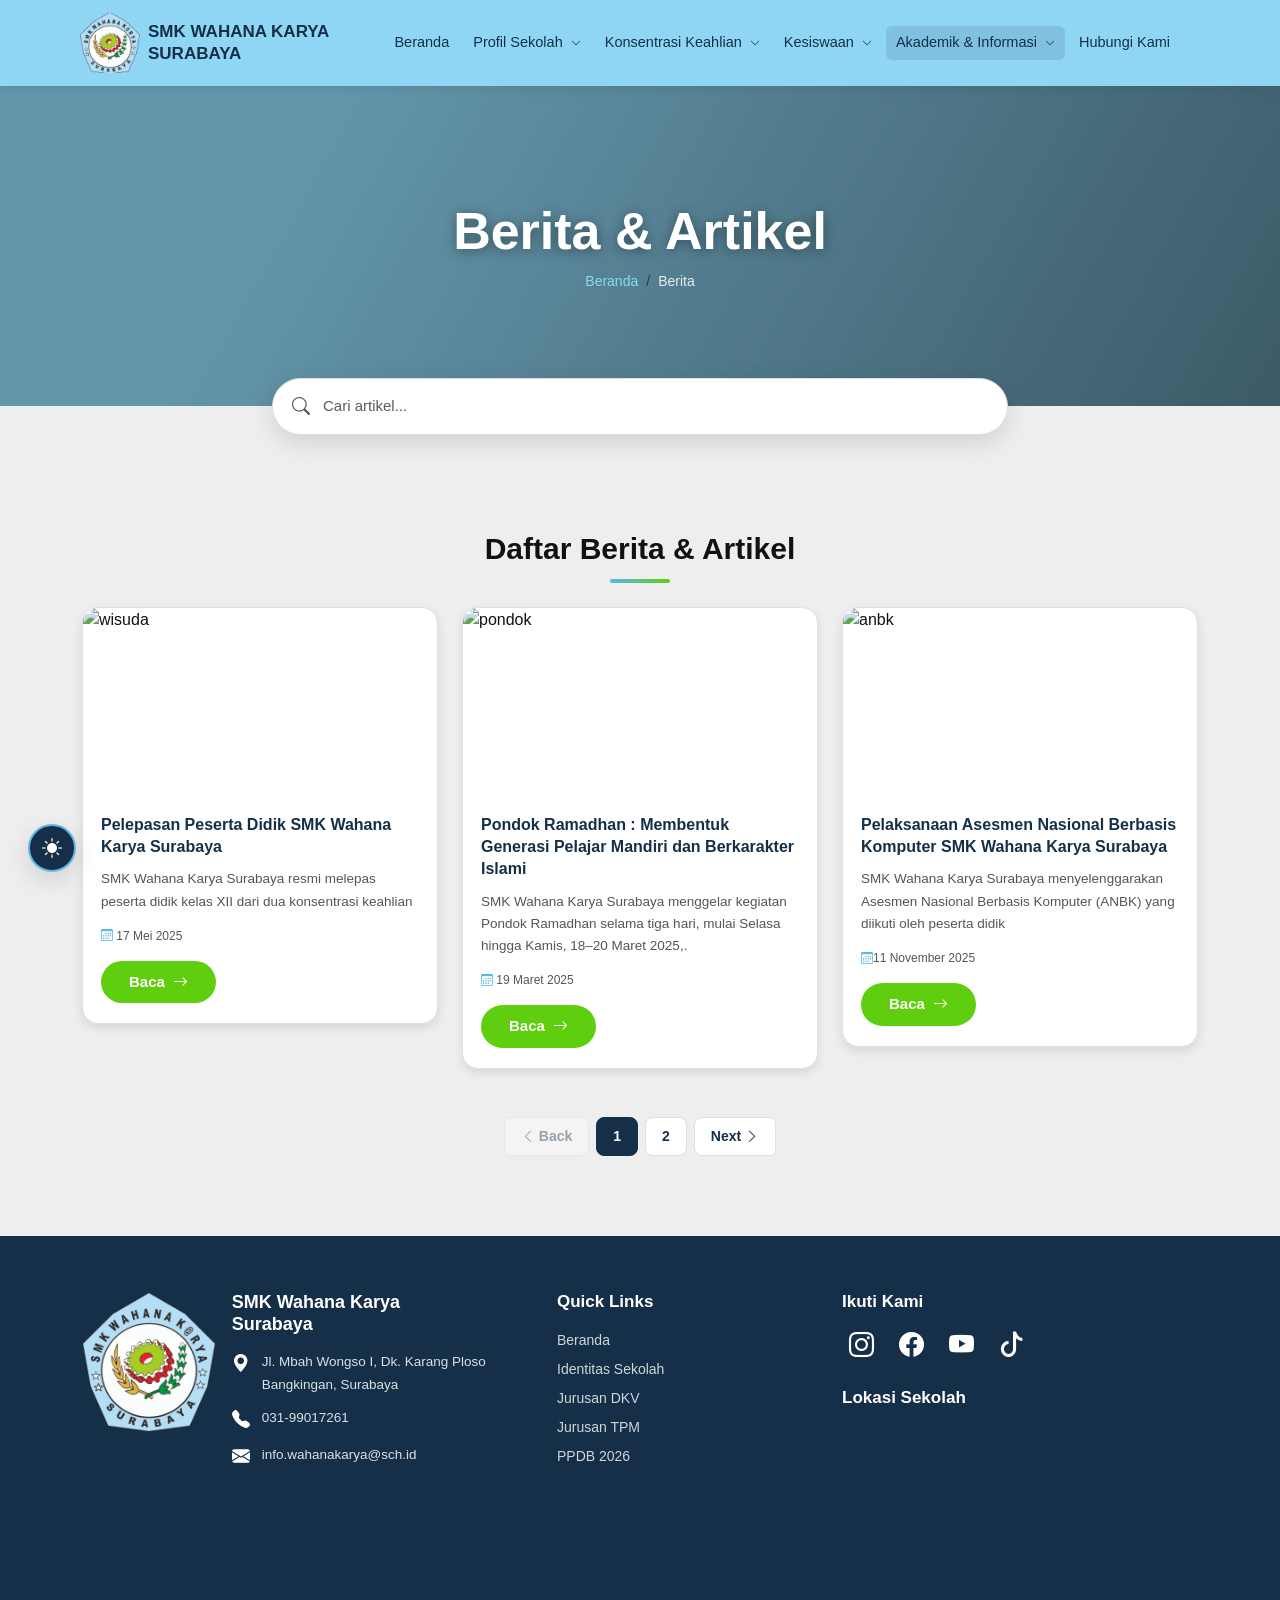
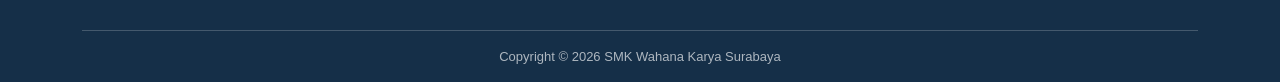
==== commit ffec9e0e: "Revise news content and images in berita.html Updated news articles and images in berita.html." ====
--- a/berita.html
+++ b/berita.html
@@ -69,149 +69,148 @@
             <div class="col-md-6 col-xl-4 fade-in-up delay-1" data-page="1">
               <article class="news-card">
                 <div class="news-img-wrap">
-                  <img src="img/fotoekstrafutsal.jpg" alt="Futsal" />
-                </div>
-                <div class="news-card-body">
-                  <h3 class="news-title">
-                    Tim Futsal SMK WK Juara 3 Turnamen Pelajar Surabaya
-                  </h3>
-                  <p class="news-excerpt">
-                    Tim futsal berhasil meraih juara 3 di turnamen antar SMK
-                    se-Surabaya tahun ini.
+                  <img src="img/wisuda1.JPG" alt="wisuda" />
+                </div>
+                <div class="news-card-body">
+                  <h3 class="news-title">
+                    Pelepasan Peserta Didik SMK Wahana Karya Surabaya
+                  </h3>
+                  <p class="news-excerpt">
+                    SMK Wahana Karya Surabaya resmi melepas peserta didik kelas
+                    XII dari dua konsentrasi keahlian
+                  </p>
+                  <div class="news-meta">
+                    <span><i class="bi bi-calendar3"></i> 17 Mei 2025</span>
+                  </div>
+                  <a
+                    href="/detail-berita.html?page=1"
+                    class="btn btn-green btn-sm mt-3 align-self-start"
+                    >Baca <i class="bi bi-arrow-right"></i
+                  ></a>
+                </div>
+              </article>
+            </div>
+            <div class="col-md-6 col-xl-4 fade-in-up delay-2" data-page="1">
+              <article class="news-card">
+                <div class="news-img-wrap">
+                  <img src="img/pondokramadhan2.JPG" alt="pondok" />
+                </div>
+                <div class="news-card-body">
+                  <h3 class="news-title">
+                    Pondok Ramadhan : Membentuk Generasi Pelajar Mandiri dan
+                    Berkarakter Islami
+                  </h3>
+                  <p class="news-excerpt">
+                    SMK Wahana Karya Surabaya menggelar kegiatan Pondok Ramadhan
+                    selama tiga hari, mulai Selasa hingga Kamis, 18–20 Maret
+                    2025,.
+                  </p>
+                  <div class="news-meta">
+                    <span><i class="bi bi-calendar3"></i> 19 Maret 2025</span>
+                  </div>
+                  <a
+                    href="/detail-berita.html?page=2"
+                    class="btn btn-green btn-sm mt-3 align-self-start"
+                    >Baca <i class="bi bi-arrow-right"></i
+                  ></a>
+                </div>
+              </article>
+            </div>
+            <div class="col-md-6 col-xl-4 fade-in-up delay-3" data-page="1">
+              <article class="news-card">
+                <div class="news-img-wrap">
+                  <img src="img/anbk1.jpg" alt="anbk" />
+                </div>
+                <div class="news-card-body">
+                  <h3 class="news-title">
+                    Pelaksanaan Asesmen Nasional Berbasis Komputer SMK Wahana
+                    Karya Surabaya
+                  </h3>
+                  <p class="news-excerpt">
+                    SMK Wahana Karya Surabaya menyelenggarakan Asesmen Nasional
+                    Berbasis Komputer (ANBK) yang diikuti oleh peserta didik
+                  </p>
+                  <div class="news-meta">
+                    <span><i class="bi bi-calendar3"></i>11 November 2025</span>
+                  </div>
+                  <a
+                    href="/detail-berita.html?page=3"
+                    class="btn btn-green btn-sm mt-3 align-self-start"
+                    >Baca <i class="bi bi-arrow-right"></i
+                  ></a>
+                </div>
+              </article>
+            </div>
+            <div class="col-md-6 col-xl-4 fade-in-up delay-1" data-page="2">
+              <article class="news-card">
+                <div class="news-img-wrap">
+                  <img src="img/workshop1.JPG" alt="Futsal" />
+                </div>
+                <div class="news-card-body">
+                  <h3 class="news-title">
+                    Workshop UKK : Pembekalan Persiapan Siswa SMK Wahana Karya
+                  </h3>
+                  <p class="news-excerpt">
+                    SMK Wahana Karya Surabaya menyelenggarakan Workshop Uji
+                    Kompetensi Keahlian (UKK)
                   </p>
                   <div class="news-meta">
                     <span
-                      ><i class="bi bi-calendar3"></i> 30 September 2025</span
-                    >
-                  </div>
-                  <a
-                    href="/detail-berita.html?page=1"
-                    class="btn btn-green btn-sm mt-3 align-self-start"
-                    >Baca <i class="bi bi-arrow-right"></i
-                  ></a>
-                </div>
-              </article>
-            </div>
-            <div class="col-md-6 col-xl-4 fade-in-up delay-2" data-page="1">
-              <article class="news-card">
-                <div class="news-img-wrap">
-                  <img src="img/fotoekstrafutsal.jpg" alt="Futsal" />
-                </div>
-                <div class="news-card-body">
-                  <h3 class="news-title">
-                    Tim Futsal SMK WK Juara 3 Turnamen Pelajar Surabaya
-                  </h3>
-                  <p class="news-excerpt">
-                    Tim futsal berhasil meraih juara 3 di turnamen antar SMK
-                    se-Surabaya tahun ini.
+                      ><i class="bi bi-calendar3"></i> 24 Februari 2025</span
+                    >
+                  </div>
+                  <a
+                    href="/detail-berita.html?page=4"
+                    class="btn btn-green btn-sm mt-3 align-self-start"
+                    >Baca <i class="bi bi-arrow-right"></i
+                  ></a>
+                </div>
+              </article>
+            </div>
+            <div class="col-md-6 col-xl-4 fade-in-up delay-2" data-page="2">
+              <article class="news-card">
+                <div class="news-img-wrap">
+                  <img src="img/pocarisweatki.JPG" alt="KI" />
+                </div>
+                <div class="news-card-body">
+                  <h3 class="news-title">
+                    Kunjungan Industri SMK Wahana Karya Surabaya ke PT. Amerta
+                    Indah Otsuka
+                  </h3>
+                  <p class="news-excerpt">
+                    SMK Wahana Karya Surabaya melaksanakan kegiatan kunjungan
+                    industri ke pabrik PT.
                   </p>
                   <div class="news-meta">
                     <span
-                      ><i class="bi bi-calendar3"></i> 30 September 2025</span
-                    >
-                  </div>
-                  <a
-                    href="/detail-berita.html?page=2"
-                    class="btn btn-green btn-sm mt-3 align-self-start"
-                    >Baca <i class="bi bi-arrow-right"></i
-                  ></a>
-                </div>
-              </article>
-            </div>
-            <div class="col-md-6 col-xl-4 fade-in-up delay-3" data-page="1">
-              <article class="news-card">
-                <div class="news-img-wrap">
-                  <img src="img/fotoekstrafutsal.jpg" alt="Futsal" />
-                </div>
-                <div class="news-card-body">
-                  <h3 class="news-title">
-                    Tim Futsal SMK WK Juara 3 Turnamen Pelajar Surabaya
-                  </h3>
-                  <p class="news-excerpt">
-                    Tim futsal berhasil meraih juara 3 di turnamen antar SMK
-                    se-Surabaya tahun ini.
+                      ><i class="bi bi-calendar3"></i> 24 September 2025</span
+                    >
+                  </div>
+                  <a
+                    href="/detail-berita.html?page=5"
+                    class="btn btn-green btn-sm mt-3 align-self-start"
+                    >Baca <i class="bi bi-arrow-right"></i
+                  ></a>
+                </div>
+              </article>
+            </div>
+            <div class="col-md-6 col-xl-4 fade-in-up delay-3" data-page="2">
+              <article class="news-card">
+                <div class="news-img-wrap">
+                  <img src="img/pkkimg.jpg" alt="pkk" />
+                </div>
+                <div class="news-card-body">
+                  <h3 class="news-title">
+                    Penguatan Pendidikan Karakter (PKK) SMK Wahana Karya
+                    Surabaya
+                  </h3>
+                  <p class="news-excerpt">
+                    SMK Wahana Karya Surabaya menggelar kegiatan Penguatan
+                    Pendidikan Karakter (PKK) yang diikuti oleh seluruh peserta
                   </p>
                   <div class="news-meta">
                     <span
-                      ><i class="bi bi-calendar3"></i> 30 September 2025</span
-                    >
-                  </div>
-                  <a
-                    href="/detail-berita.html?page=3"
-                    class="btn btn-green btn-sm mt-3 align-self-start"
-                    >Baca <i class="bi bi-arrow-right"></i
-                  ></a>
-                </div>
-              </article>
-            </div>
-            <div class="col-md-6 col-xl-4 fade-in-up delay-1" data-page="2">
-              <article class="news-card">
-                <div class="news-img-wrap">
-                  <img src="img/fotoekstrafutsal.jpg" alt="Futsal" />
-                </div>
-                <div class="news-card-body">
-                  <h3 class="news-title">
-                    Tim Futsal SMK WK Juara 3 Turnamen Pelajar Surabaya
-                  </h3>
-                  <p class="news-excerpt">
-                    Tim futsal berhasil meraih juara 3 di turnamen antar SMK
-                    se-Surabaya tahun ini.
-                  </p>
-                  <div class="news-meta">
-                    <span
-                      ><i class="bi bi-calendar3"></i> 30 September 2025</span
-                    >
-                  </div>
-                  <a
-                    href="/detail-berita.html?page=4"
-                    class="btn btn-green btn-sm mt-3 align-self-start"
-                    >Baca <i class="bi bi-arrow-right"></i
-                  ></a>
-                </div>
-              </article>
-            </div>
-            <div class="col-md-6 col-xl-4 fade-in-up delay-2" data-page="2">
-              <article class="news-card">
-                <div class="news-img-wrap">
-                  <img src="img/fotoekstrafutsal.jpg" alt="Futsal" />
-                </div>
-                <div class="news-card-body">
-                  <h3 class="news-title">
-                    Tim Futsal SMK WK Juara 3 Turnamen Pelajar Surabaya
-                  </h3>
-                  <p class="news-excerpt">
-                    Tim futsal berhasil meraih juara 3 di turnamen antar SMK
-                    se-Surabaya tahun ini.
-                  </p>
-                  <div class="news-meta">
-                    <span
-                      ><i class="bi bi-calendar3"></i> 30 September 2025</span
-                    >
-                  </div>
-                  <a
-                    href="/detail-berita.html?page=5"
-                    class="btn btn-green btn-sm mt-3 align-self-start"
-                    >Baca <i class="bi bi-arrow-right"></i
-                  ></a>
-                </div>
-              </article>
-            </div>
-            <div class="col-md-6 col-xl-4 fade-in-up delay-3" data-page="2">
-              <article class="news-card">
-                <div class="news-img-wrap">
-                  <img src="img/fotoekstrafutsal.jpg" alt="Futsal" />
-                </div>
-                <div class="news-card-body">
-                  <h3 class="news-title">
-                    Tim Futsal SMK WK Juara 3 Turnamen Pelajar Surabaya
-                  </h3>
-                  <p class="news-excerpt">
-                    Tim futsal berhasil meraih juara 3 di turnamen antar SMK
-                    se-Surabaya tahun ini.
-                  </p>
-                  <div class="news-meta">
-                    <span
-                      ><i class="bi bi-calendar3"></i> 30 September 2025</span
+                      ><i class="bi bi-calendar3"></i> 23 Oktober 2025</span
                     >
                   </div>
                   <a
--- a/assets/css/style.css
+++ b/assets/css/style.css
@@ -523,6 +523,10 @@
 .card-img-wrap img {
   transition: transform 0.5s ease;
   width: 100%;
+  height: 100%;
+  object-fit: cover;
+  object-position: center;
+  display: block
 }
 .card-custom:hover .card-img-wrap img {
   transform: scale(1.05);
